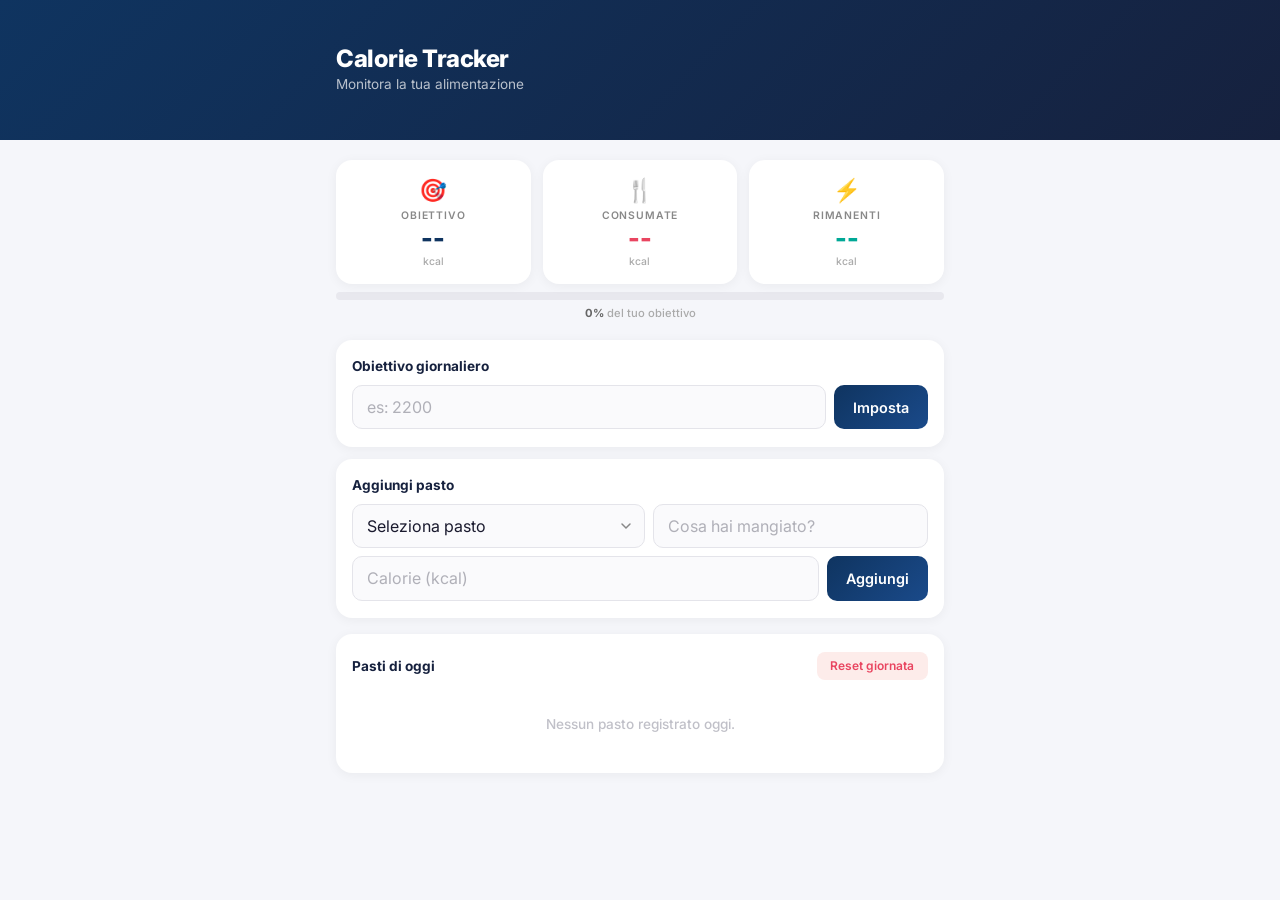
==== public/index.html @ e4a2fd65 "calorie tracker project" ====
<!DOCTYPE html>
<html lang="it">
<head>
  <meta charset="UTF-8">
  <meta name="viewport" content="width=device-width, initial-scale=1.0, maximum-scale=1.0, user-scalable=no">
  <title>Calorie Tracker</title>
  <link rel="stylesheet" href="styles.css">
  <meta name="apple-mobile-web-app-capable" content="yes">
  <meta name="apple-mobile-web-app-status-bar-style" content="black-translucent">
  <link rel="preconnect" href="https://fonts.googleapis.com">
  <link rel="preconnect" href="https://fonts.gstatic.com" crossorigin>
  <link href="https://fonts.googleapis.com/css2?family=Inter:wght@400;500;600;700;800&display=swap" rel="stylesheet">
</head>
<body>
  <div class="app-header">
    <div class="container">
      <h1>Calorie Tracker</h1>
      <p class="subtitle">Monitora la tua alimentazione</p>
    </div>
  </div>

  <div class="container">
    <div class="dashboard">
      <div class="card" id="card-goal">
        <div class="card-icon">&#127919;</div>
        <span class="card-label">Obiettivo</span>
        <span class="card-value" id="goal-value">--</span>
        <span class="card-unit">kcal</span>
      </div>
      <div class="card" id="card-consumed">
        <div class="card-icon">&#127860;</div>
        <span class="card-label">Consumate</span>
        <span class="card-value" id="consumed-value">--</span>
        <span class="card-unit">kcal</span>
      </div>
      <div class="card" id="card-remaining">
        <div class="card-icon">&#9889;</div>
        <span class="card-label">Rimanenti</span>
        <span class="card-value" id="remaining-value">--</span>
        <span class="card-unit">kcal</span>
      </div>
    </div>

    <div class="progress-bar-container">
      <div class="progress-bar" id="progress-bar"></div>
    </div>
    <div class="progress-label">
      <span id="progress-pct">0%</span> del tuo obiettivo
    </div>

    <div class="forms">
      <form id="goal-form" class="form-section">
        <h2>Obiettivo giornaliero</h2>
        <div class="form-row">
          <input type="number" id="goal-input" min="1" inputmode="numeric" placeholder="es: 2200" required>
          <button type="submit">Imposta</button>
        </div>
      </form>

      <form id="entry-form" class="form-section">
        <h2>Aggiungi pasto</h2>
        <div class="form-row form-row-meal">
          <select id="meal-select" required>
            <option value="">Seleziona pasto</option>
            <option value="colazione">&#127774; Colazione</option>
            <option value="pranzo">&#9728;&#65039; Pranzo</option>
            <option value="cena">&#127769; Cena</option>
            <option value="spuntino">&#127822; Spuntino</option>
          </select>
          <input type="text" id="desc-input" placeholder="Cosa hai mangiato?" required>
        </div>
        <div class="form-row form-row-submit">
          <input type="number" id="kcal-input" min="1" inputmode="numeric" placeholder="Calorie (kcal)" required>
          <button type="submit">Aggiungi</button>
        </div>
      </form>
    </div>

    <div class="entries-section">
      <div class="entries-header">
        <h2>Pasti di oggi</h2>
        <button id="reset-btn" class="btn-danger">Reset giornata</button>
      </div>
      <div id="entries-list"></div>
      <p id="empty-msg" class="empty-msg">Nessun pasto registrato oggi.</p>
    </div>
  </div>

  <script src="app.js"></script>
</body>
</html>
---- public/styles.css ----
* {
  margin: 0;
  padding: 0;
  box-sizing: border-box;
  -webkit-tap-highlight-color: transparent;
}

body {
  font-family: 'Inter', -apple-system, BlinkMacSystemFont, "Segoe UI", Roboto, sans-serif;
  background: #f5f6fa;
  color: #1a1a2e;
  min-height: 100vh;
  -webkit-text-size-adjust: 100%;
}

.container {
  max-width: 640px;
  margin: 0 auto;
  padding: 1.25rem 1rem 2rem;
}

/* Header */
.app-header {
  background: linear-gradient(135deg, #0f3460 0%, #16213e 100%);
  padding: 1.5rem 0 1rem;
  color: #fff;
}

.app-header h1 {
  font-size: 1.5rem;
  font-weight: 800;
  letter-spacing: -0.02em;
}

.app-header .subtitle {
  font-size: 0.85rem;
  opacity: 0.7;
  margin-top: 0.2rem;
  font-weight: 400;
}

/* Dashboard cards */
.dashboard {
  display: grid;
  grid-template-columns: repeat(3, 1fr);
  gap: 0.75rem;
  margin-bottom: 0.5rem;
}

.card {
  background: #fff;
  border-radius: 16px;
  padding: 1rem 0.5rem;
  text-align: center;
  box-shadow: 0 2px 12px rgba(0, 0, 0, 0.05);
  display: flex;
  flex-direction: column;
  align-items: center;
  gap: 0.15rem;
  transition: transform 0.2s ease, box-shadow 0.2s ease;
}

.card:active {
  transform: scale(0.97);
}

.card-icon {
  font-size: 1.4rem;
  margin-bottom: 0.15rem;
}

.card-label {
  font-size: 0.65rem;
  text-transform: uppercase;
  letter-spacing: 0.08em;
  color: #888;
  font-weight: 600;
}

.card-value {
  font-size: 1.6rem;
  font-weight: 800;
  line-height: 1.1;
}

.card-unit {
  font-size: 0.65rem;
  color: #aaa;
  font-weight: 500;
}

#card-goal .card-value { color: #0f3460; }
#card-consumed .card-value { color: #e94560; }
#card-remaining .card-value { color: #00a896; }
#card-remaining.exceeded .card-value { color: #d32f2f; }
#card-remaining.exceeded { background: #fff0f0; }

/* Progress bar */
.progress-bar-container {
  background: #e8e8ee;
  border-radius: 99px;
  height: 8px;
  overflow: hidden;
}

.progress-bar {
  height: 100%;
  border-radius: 99px;
  background: linear-gradient(90deg, #00a896, #00c9b1);
  width: 0%;
  transition: width 0.5s cubic-bezier(0.22, 1, 0.36, 1), background 0.3s ease;
}

.progress-bar.exceeded {
  background: linear-gradient(90deg, #e94560, #d32f2f);
}

.progress-label {
  text-align: center;
  font-size: 0.7rem;
  color: #aaa;
  margin-top: 0.4rem;
  margin-bottom: 1.25rem;
  font-weight: 500;
}

#progress-pct {
  font-weight: 700;
  color: #666;
}

/* Forms */
.forms {
  display: grid;
  gap: 0.75rem;
  margin-bottom: 1rem;
}

.form-section {
  background: #fff;
  border-radius: 16px;
  padding: 1.1rem 1rem;
  box-shadow: 0 2px 12px rgba(0, 0, 0, 0.05);
}

.form-section h2 {
  font-size: 0.85rem;
  margin-bottom: 0.7rem;
  color: #16213e;
  font-weight: 700;
}

.form-row {
  display: flex;
  gap: 0.5rem;
}

.form-row-meal {
  margin-bottom: 0.5rem;
}

/* SAFARI FIX: font-size >= 16px prevents auto-zoom on focus */
.form-row input,
.form-row select {
  flex: 1;
  min-width: 0;
  padding: 0.7rem 0.85rem;
  border: 1.5px solid #e4e4ea;
  border-radius: 10px;
  font-size: 16px;
  font-family: inherit;
  background: #fafafc;
  color: #1a1a2e;
  transition: border-color 0.2s ease, box-shadow 0.2s ease;
  -webkit-appearance: none;
  appearance: none;
}

.form-row select {
  background-image: url("data:image/svg+xml,%3Csvg xmlns='http://www.w3.org/2000/svg' width='12' height='12' viewBox='0 0 12 12'%3E%3Cpath d='M2 4l4 4 4-4' fill='none' stroke='%23888' stroke-width='1.5' stroke-linecap='round'/%3E%3C/svg%3E");
  background-repeat: no-repeat;
  background-position: right 0.75rem center;
  padding-right: 2rem;
}

.form-row input:focus,
.form-row select:focus {
  outline: none;
  border-color: #0f3460;
  box-shadow: 0 0 0 3px rgba(15, 52, 96, 0.1);
  background: #fff;
}

.form-row input::placeholder {
  color: #b0b0b8;
}

.form-row button {
  padding: 0.7rem 1.2rem;
  border: none;
  border-radius: 10px;
  background: linear-gradient(135deg, #0f3460, #1a4a8a);
  color: #fff;
  font-size: 0.9rem;
  font-weight: 600;
  font-family: inherit;
  cursor: pointer;
  white-space: nowrap;
  transition: transform 0.15s ease, box-shadow 0.15s ease;
  -webkit-appearance: none;
}

.form-row button:active {
  transform: scale(0.96);
}

/* Entries */
.entries-section {
  background: #fff;
  border-radius: 16px;
  padding: 1.1rem 1rem;
  box-shadow: 0 2px 12px rgba(0, 0, 0, 0.05);
}

.entries-header {
  display: flex;
  justify-content: space-between;
  align-items: center;
  margin-bottom: 0.75rem;
}

.entries-header h2 {
  font-size: 0.85rem;
  color: #16213e;
  font-weight: 700;
}

.btn-danger {
  padding: 0.4rem 0.85rem;
  border: none;
  border-radius: 8px;
  background: #fdecea;
  color: #e94560;
  font-size: 0.75rem;
  font-weight: 600;
  font-family: inherit;
  cursor: pointer;
  transition: background 0.2s ease;
  -webkit-appearance: none;
}

.btn-danger:active {
  background: #f9d0d6;
}

.entry-item {
  display: flex;
  justify-content: space-between;
  align-items: center;
  padding: 0.7rem 0;
  border-bottom: 1px solid #f3f3f6;
}

.entry-item:last-child {
  border-bottom: none;
}

.entry-info {
  display: flex;
  flex-direction: column;
  gap: 0.1rem;
  min-width: 0;
  flex: 1;
}

.entry-meal {
  font-size: 0.65rem;
  text-transform: uppercase;
  letter-spacing: 0.06em;
  color: #aaa;
  font-weight: 600;
}

.entry-desc {
  font-size: 0.9rem;
  font-weight: 500;
  white-space: nowrap;
  overflow: hidden;
  text-overflow: ellipsis;
}

.entry-right {
  display: flex;
  align-items: center;
  gap: 0.6rem;
  margin-left: 0.5rem;
  flex-shrink: 0;
}

.entry-kcal {
  font-weight: 700;
  font-size: 0.9rem;
  color: #e94560;
  white-space: nowrap;
}

.entry-delete {
  background: none;
  border: 1.5px solid #e8e8ee;
  border-radius: 8px;
  padding: 0.3rem 0.55rem;
  cursor: pointer;
  font-size: 0.75rem;
  color: #aaa;
  font-family: inherit;
  font-weight: 500;
  transition: all 0.15s ease;
  -webkit-appearance: none;
}

.entry-delete:active {
  background: #fdecea;
  border-color: #e94560;
  color: #e94560;
}

.empty-msg {
  text-align: center;
  color: #c0c0c8;
  padding: 1.5rem 0;
  font-size: 0.85rem;
  font-weight: 500;
}

/* Responsive */
@media (max-width: 480px) {
  .container {
    padding: 1rem 0.75rem 2rem;
  }

  .dashboard {
    grid-template-columns: repeat(3, 1fr);
    gap: 0.5rem;
  }

  .card {
    padding: 0.75rem 0.35rem;
    border-radius: 12px;
  }

  .card-icon {
    font-size: 1.2rem;
  }

  .card-value {
    font-size: 1.3rem;
  }

  .card-label {
    font-size: 0.58rem;
  }

  .form-row {
    flex-direction: column;
  }

  .form-row button {
    width: 100%;
    padding: 0.75rem;
  }

  .form-section {
    border-radius: 12px;
  }

  .entries-section {
    border-radius: 12px;
  }
}

/* Larger phones - keep form rows horizontal */
@media (min-width: 481px) {
  .form-row input,
  .form-row select {
    min-width: 120px;
  }
}
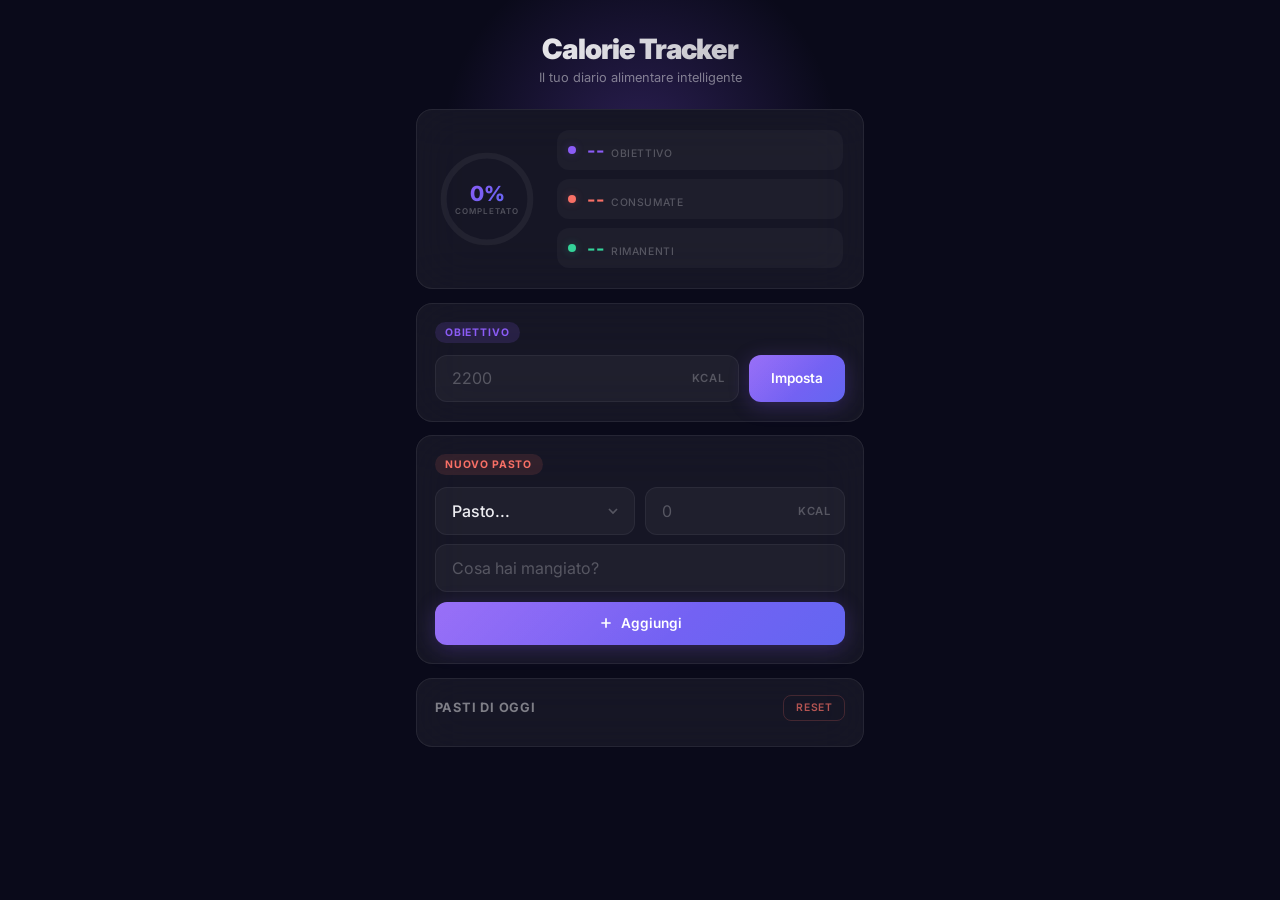
==== commit 4fffc988: "modify css" ====
--- a/public/index.html
+++ b/public/index.html
@@ -9,81 +9,124 @@
   <meta name="apple-mobile-web-app-status-bar-style" content="black-translucent">
   <link rel="preconnect" href="https://fonts.googleapis.com">
   <link rel="preconnect" href="https://fonts.gstatic.com" crossorigin>
-  <link href="https://fonts.googleapis.com/css2?family=Inter:wght@400;500;600;700;800&display=swap" rel="stylesheet">
+  <link href="https://fonts.googleapis.com/css2?family=Inter:wght@400;500;600;700;800;900&display=swap" rel="stylesheet">
 </head>
 <body>
-  <div class="app-header">
+
+  <div class="hero">
+    <div class="hero-glow"></div>
     <div class="container">
-      <h1>Calorie Tracker</h1>
-      <p class="subtitle">Monitora la tua alimentazione</p>
+      <div class="hero-content">
+        <h1>Calorie Tracker</h1>
+        <p class="tagline">Il tuo diario alimentare intelligente</p>
+      </div>
     </div>
   </div>
 
-  <div class="container">
-    <div class="dashboard">
-      <div class="card" id="card-goal">
-        <div class="card-icon">&#127919;</div>
-        <span class="card-label">Obiettivo</span>
-        <span class="card-value" id="goal-value">--</span>
-        <span class="card-unit">kcal</span>
+  <div class="container main-content">
+
+    <!-- Ring + Stats inline -->
+    <div class="stats-row fade-in">
+      <div class="ring-container">
+        <svg class="ring-svg" viewBox="0 0 120 120">
+          <circle class="ring-bg" cx="60" cy="60" r="52" />
+          <circle class="ring-fill" id="ring-fill" cx="60" cy="60" r="52" />
+        </svg>
+        <div class="ring-center">
+          <span class="ring-pct" id="progress-pct">0%</span>
+          <span class="ring-label">completato</span>
+        </div>
       </div>
-      <div class="card" id="card-consumed">
-        <div class="card-icon">&#127860;</div>
-        <span class="card-label">Consumate</span>
-        <span class="card-value" id="consumed-value">--</span>
-        <span class="card-unit">kcal</span>
-      </div>
-      <div class="card" id="card-remaining">
-        <div class="card-icon">&#9889;</div>
-        <span class="card-label">Rimanenti</span>
-        <span class="card-value" id="remaining-value">--</span>
-        <span class="card-unit">kcal</span>
+      <div class="stats-cards">
+        <div class="stat-card" id="card-goal">
+          <span class="stat-dot dot-violet"></span>
+          <div class="stat-text">
+            <span class="stat-value" id="goal-value">--</span>
+            <span class="stat-label">Obiettivo</span>
+          </div>
+        </div>
+        <div class="stat-card" id="card-consumed">
+          <span class="stat-dot dot-coral"></span>
+          <div class="stat-text">
+            <span class="stat-value" id="consumed-value">--</span>
+            <span class="stat-label">Consumate</span>
+          </div>
+        </div>
+        <div class="stat-card" id="card-remaining">
+          <span class="stat-dot dot-mint"></span>
+          <div class="stat-text">
+            <span class="stat-value" id="remaining-value">--</span>
+            <span class="stat-label">Rimanenti</span>
+          </div>
+        </div>
       </div>
     </div>
 
-    <div class="progress-bar-container">
+    <!-- Hidden progress bar for JS compat -->
+    <div style="display:none">
       <div class="progress-bar" id="progress-bar"></div>
     </div>
-    <div class="progress-label">
-      <span id="progress-pct">0%</span> del tuo obiettivo
+
+    <!-- Goal Form -->
+    <form id="goal-form" class="form-card glass fade-in" style="animation-delay: 0.15s">
+      <div class="form-label-row">
+        <span class="form-badge badge-violet">Obiettivo</span>
+      </div>
+      <div class="inline-form">
+        <div class="field">
+          <input type="text" id="goal-input" inputmode="numeric" pattern="[0-9]*" placeholder="2200" autocomplete="off" required>
+          <span class="field-unit">kcal</span>
+        </div>
+        <button type="submit" class="btn-primary">Imposta</button>
+      </div>
+    </form>
+
+    <!-- Entry Form -->
+    <form id="entry-form" class="form-card glass fade-in" style="animation-delay: 0.25s">
+      <div class="form-label-row">
+        <span class="form-badge badge-coral">Nuovo pasto</span>
+      </div>
+      <div class="field-stack">
+        <div class="field-row-2">
+          <div class="field field-select">
+            <select id="meal-select" required>
+              <option value="">Pasto...</option>
+              <option value="colazione">Colazione</option>
+              <option value="pranzo">Pranzo</option>
+              <option value="cena">Cena</option>
+              <option value="spuntino">Spuntino</option>
+            </select>
+            <svg class="select-chevron" viewBox="0 0 24 24" fill="none" stroke="currentColor" stroke-width="2.5"><path d="M6 9l6 6 6-6"/></svg>
+          </div>
+          <div class="field">
+            <input type="text" id="kcal-input" inputmode="numeric" pattern="[0-9]*" placeholder="0" autocomplete="off" required>
+            <span class="field-unit">kcal</span>
+          </div>
+        </div>
+        <div class="field field-full">
+          <input type="text" id="desc-input" placeholder="Cosa hai mangiato?" autocomplete="off" required>
+        </div>
+        <button type="submit" class="btn-primary btn-block">
+          <svg class="btn-icon" viewBox="0 0 24 24" fill="none" stroke="currentColor" stroke-width="2.5"><path d="M12 5v14M5 12h14"/></svg>
+          Aggiungi
+        </button>
+      </div>
+    </form>
+
+    <!-- Entries -->
+    <div class="entries-section glass fade-in" style="animation-delay: 0.35s">
+      <div class="entries-header">
+        <h2>Pasti di oggi</h2>
+        <button id="reset-btn" class="btn-ghost-danger">Reset</button>
+      </div>
+      <div id="entries-list"></div>
+      <div id="empty-msg" class="empty-state">
+        <div class="empty-icon">&#127869;</div>
+        <p>Nessun pasto registrato</p>
+        <span>Aggiungi il tuo primo pasto</span>
+      </div>
     </div>
 
-    <div class="forms">
-      <form id="goal-form" class="form-section">
-        <h2>Obiettivo giornaliero</h2>
-        <div class="form-row">
-          <input type="number" id="goal-input" min="1" inputmode="numeric" placeholder="es: 2200" required>
-          <button type="submit">Imposta</button>
-        </div>
-      </form>
-
-      <form id="entry-form" class="form-section">
-        <h2>Aggiungi pasto</h2>
-        <div class="form-row form-row-meal">
-          <select id="meal-select" required>
-            <option value="">Seleziona pasto</option>
-            <option value="colazione">&#127774; Colazione</option>
-            <option value="pranzo">&#9728;&#65039; Pranzo</option>
-            <option value="cena">&#127769; Cena</option>
-            <option value="spuntino">&#127822; Spuntino</option>
-          </select>
-          <input type="text" id="desc-input" placeholder="Cosa hai mangiato?" required>
-        </div>
-        <div class="form-row form-row-submit">
-          <input type="number" id="kcal-input" min="1" inputmode="numeric" placeholder="Calorie (kcal)" required>
-          <button type="submit">Aggiungi</button>
-        </div>
-      </form>
-    </div>
-
-    <div class="entries-section">
-      <div class="entries-header">
-        <h2>Pasti di oggi</h2>
-        <button id="reset-btn" class="btn-danger">Reset giornata</button>
-      </div>
-      <div id="entries-list"></div>
-      <p id="empty-msg" class="empty-msg">Nessun pasto registrato oggi.</p>
-    </div>
   </div>
 
   <script src="app.js"></script>
--- a/public/styles.css
+++ b/public/styles.css
@@ -1,4 +1,21 @@
-* {
+:root {
+  --bg: #0a0a1a;
+  --surface: rgba(255, 255, 255, 0.05);
+  --surface-hover: rgba(255, 255, 255, 0.08);
+  --border: rgba(255, 255, 255, 0.07);
+  --text: #eeeef2;
+  --text-dim: rgba(255, 255, 255, 0.45);
+  --text-muted: rgba(255, 255, 255, 0.25);
+  --violet: #8b5cf6;
+  --violet-glow: rgba(139, 92, 246, 0.25);
+  --blue: #6366f1;
+  --coral: #f97066;
+  --mint: #34d399;
+  --r: 16px;
+  --r-sm: 12px;
+}
+
+*, *::before, *::after {
   margin: 0;
   padding: 0;
   box-sizing: border-box;
@@ -7,282 +24,462 @@
 
 body {
   font-family: 'Inter', -apple-system, BlinkMacSystemFont, "Segoe UI", Roboto, sans-serif;
-  background: #f5f6fa;
-  color: #1a1a2e;
+  background: var(--bg);
+  color: var(--text);
   min-height: 100vh;
   -webkit-text-size-adjust: 100%;
+  overflow-x: hidden;
 }
 
 .container {
-  max-width: 640px;
+  max-width: 480px;
   margin: 0 auto;
-  padding: 1.25rem 1rem 2rem;
-}
-
-/* Header */
-.app-header {
-  background: linear-gradient(135deg, #0f3460 0%, #16213e 100%);
-  padding: 1.5rem 0 1rem;
-  color: #fff;
-}
-
-.app-header h1 {
-  font-size: 1.5rem;
+  padding: 0 1rem;
+}
+
+.main-content {
+  padding-bottom: 3rem;
+  display: flex;
+  flex-direction: column;
+  gap: 0.85rem;
+}
+
+/* ======== HERO ======== */
+.hero {
+  position: relative;
+  padding: 2rem 0 1.5rem;
+  overflow: hidden;
+}
+
+.hero-glow {
+  position: absolute;
+  top: -50%;
+  left: 50%;
+  transform: translateX(-50%);
+  width: 400px;
+  height: 400px;
+  background: radial-gradient(circle, var(--violet-glow) 0%, transparent 70%);
+  pointer-events: none;
+  animation: glowPulse 4s ease-in-out infinite alternate;
+}
+
+@keyframes glowPulse {
+  0% { opacity: 0.4; transform: translateX(-50%) scale(1); }
+  100% { opacity: 0.7; transform: translateX(-50%) scale(1.15); }
+}
+
+.hero-content {
+  position: relative;
+  text-align: center;
+}
+
+.hero-content h1 {
+  font-size: 1.75rem;
+  font-weight: 900;
+  letter-spacing: -0.03em;
+  background: linear-gradient(135deg, #fff 0%, rgba(255,255,255,0.65) 100%);
+  -webkit-background-clip: text;
+  -webkit-text-fill-color: transparent;
+  background-clip: text;
+}
+
+.tagline {
+  font-size: 0.8rem;
+  color: var(--text-dim);
+  margin-top: 0.25rem;
+  font-weight: 400;
+}
+
+/* ======== GLASS ======== */
+.glass {
+  background: var(--surface);
+  backdrop-filter: blur(24px);
+  -webkit-backdrop-filter: blur(24px);
+  border: 1px solid var(--border);
+  border-radius: var(--r);
+}
+
+/* ======== STATS ROW ======== */
+.stats-row {
+  display: flex;
+  align-items: center;
+  gap: 1.25rem;
+  background: var(--surface);
+  backdrop-filter: blur(24px);
+  -webkit-backdrop-filter: blur(24px);
+  border: 1px solid var(--border);
+  border-radius: var(--r);
+  padding: 1.25rem;
+}
+
+.ring-container {
+  position: relative;
+  width: 100px;
+  height: 100px;
+  flex-shrink: 0;
+}
+
+.ring-svg {
+  width: 100%;
+  height: 100%;
+  transform: rotate(-90deg);
+}
+
+.ring-bg {
+  fill: none;
+  stroke: rgba(255, 255, 255, 0.05);
+  stroke-width: 7;
+}
+
+.ring-fill {
+  fill: none;
+  stroke: url(#ring-gradient);
+  stroke-width: 7;
+  stroke-linecap: round;
+  stroke-dasharray: 326.73;
+  stroke-dashoffset: 326.73;
+  transition: stroke-dashoffset 0.8s cubic-bezier(0.22, 1, 0.36, 1);
+  filter: drop-shadow(0 0 8px var(--violet-glow));
+}
+
+.ring-fill.exceeded {
+  stroke: var(--coral);
+  filter: drop-shadow(0 0 8px rgba(249, 112, 102, 0.35));
+}
+
+.ring-center {
+  position: absolute;
+  inset: 0;
+  display: flex;
+  flex-direction: column;
+  align-items: center;
+  justify-content: center;
+}
+
+.ring-pct {
+  font-size: 1.3rem;
   font-weight: 800;
-  letter-spacing: -0.02em;
-}
-
-.app-header .subtitle {
-  font-size: 0.85rem;
-  opacity: 0.7;
-  margin-top: 0.2rem;
-  font-weight: 400;
-}
-
-/* Dashboard cards */
-.dashboard {
-  display: grid;
-  grid-template-columns: repeat(3, 1fr);
-  gap: 0.75rem;
-  margin-bottom: 0.5rem;
-}
-
-.card {
-  background: #fff;
-  border-radius: 16px;
-  padding: 1rem 0.5rem;
-  text-align: center;
-  box-shadow: 0 2px 12px rgba(0, 0, 0, 0.05);
+  background: linear-gradient(135deg, var(--violet), var(--blue));
+  -webkit-background-clip: text;
+  -webkit-text-fill-color: transparent;
+  background-clip: text;
+}
+
+.ring-label {
+  font-size: 0.5rem;
+  color: var(--text-muted);
+  text-transform: uppercase;
+  letter-spacing: 0.12em;
+  font-weight: 600;
+}
+
+.stats-cards {
+  flex: 1;
   display: flex;
   flex-direction: column;
-  align-items: center;
-  gap: 0.15rem;
-  transition: transform 0.2s ease, box-shadow 0.2s ease;
-}
-
-.card:active {
-  transform: scale(0.97);
-}
-
-.card-icon {
-  font-size: 1.4rem;
-  margin-bottom: 0.15rem;
-}
-
-.card-label {
+  gap: 0.6rem;
+}
+
+.stat-card {
+  display: flex;
+  align-items: center;
+  gap: 0.65rem;
+  padding: 0.55rem 0.7rem;
+  border-radius: var(--r-sm);
+  background: rgba(255, 255, 255, 0.03);
+  transition: background 0.2s ease;
+}
+
+.stat-dot {
+  width: 8px;
+  height: 8px;
+  border-radius: 50%;
+  flex-shrink: 0;
+}
+
+.dot-violet { background: var(--violet); box-shadow: 0 0 8px var(--violet-glow); }
+.dot-coral { background: var(--coral); box-shadow: 0 0 8px rgba(249, 112, 102, 0.3); }
+.dot-mint { background: var(--mint); box-shadow: 0 0 8px rgba(52, 211, 153, 0.3); }
+
+.stat-text {
+  display: flex;
+  align-items: baseline;
+  gap: 0.4rem;
+}
+
+.stat-value {
+  font-size: 1.15rem;
+  font-weight: 700;
+}
+
+#card-goal .stat-value { color: var(--violet); }
+#card-consumed .stat-value { color: var(--coral); }
+#card-remaining .stat-value { color: var(--mint); }
+#card-remaining.exceeded .stat-value { color: var(--coral); }
+
+.stat-label {
   font-size: 0.65rem;
+  color: var(--text-muted);
+  font-weight: 500;
+  text-transform: uppercase;
+  letter-spacing: 0.06em;
+}
+
+/* ======== FORM CARDS ======== */
+.form-card {
+  padding: 1rem 1.1rem 1.15rem;
+}
+
+.form-label-row {
+  margin-bottom: 0.75rem;
+}
+
+.form-badge {
+  display: inline-block;
+  padding: 0.25rem 0.65rem;
+  border-radius: 99px;
+  font-size: 0.65rem;
+  font-weight: 700;
   text-transform: uppercase;
   letter-spacing: 0.08em;
-  color: #888;
-  font-weight: 600;
-}
-
-.card-value {
-  font-size: 1.6rem;
-  font-weight: 800;
-  line-height: 1.1;
-}
-
-.card-unit {
-  font-size: 0.65rem;
-  color: #aaa;
-  font-weight: 500;
-}
-
-#card-goal .card-value { color: #0f3460; }
-#card-consumed .card-value { color: #e94560; }
-#card-remaining .card-value { color: #00a896; }
-#card-remaining.exceeded .card-value { color: #d32f2f; }
-#card-remaining.exceeded { background: #fff0f0; }
-
-/* Progress bar */
-.progress-bar-container {
-  background: #e8e8ee;
-  border-radius: 99px;
-  height: 8px;
-  overflow: hidden;
-}
-
-.progress-bar {
-  height: 100%;
-  border-radius: 99px;
-  background: linear-gradient(90deg, #00a896, #00c9b1);
-  width: 0%;
-  transition: width 0.5s cubic-bezier(0.22, 1, 0.36, 1), background 0.3s ease;
-}
-
-.progress-bar.exceeded {
-  background: linear-gradient(90deg, #e94560, #d32f2f);
-}
-
-.progress-label {
-  text-align: center;
-  font-size: 0.7rem;
-  color: #aaa;
-  margin-top: 0.4rem;
-  margin-bottom: 1.25rem;
-  font-weight: 500;
-}
-
-#progress-pct {
-  font-weight: 700;
-  color: #666;
-}
-
-/* Forms */
-.forms {
+}
+
+.badge-violet {
+  background: rgba(139, 92, 246, 0.15);
+  color: var(--violet);
+}
+
+.badge-coral {
+  background: rgba(249, 112, 102, 0.12);
+  color: var(--coral);
+}
+
+/* ======== FIELDS ======== */
+.inline-form {
+  display: flex;
+  gap: 0.6rem;
+  align-items: stretch;
+}
+
+.field-stack {
+  display: flex;
+  flex-direction: column;
+  gap: 0.6rem;
+}
+
+.field-row-2 {
   display: grid;
-  gap: 0.75rem;
-  margin-bottom: 1rem;
-}
-
-.form-section {
-  background: #fff;
-  border-radius: 16px;
-  padding: 1.1rem 1rem;
-  box-shadow: 0 2px 12px rgba(0, 0, 0, 0.05);
-}
-
-.form-section h2 {
-  font-size: 0.85rem;
-  margin-bottom: 0.7rem;
-  color: #16213e;
-  font-weight: 700;
-}
-
-.form-row {
-  display: flex;
-  gap: 0.5rem;
-}
-
-.form-row-meal {
-  margin-bottom: 0.5rem;
-}
-
-/* SAFARI FIX: font-size >= 16px prevents auto-zoom on focus */
-.form-row input,
-.form-row select {
+  grid-template-columns: 1fr 1fr;
+  gap: 0.6rem;
+}
+
+.field {
+  position: relative;
+  display: flex;
+  align-items: center;
   flex: 1;
   min-width: 0;
-  padding: 0.7rem 0.85rem;
-  border: 1.5px solid #e4e4ea;
-  border-radius: 10px;
+  background: rgba(255, 255, 255, 0.04);
+  border: 1.5px solid rgba(255, 255, 255, 0.06);
+  border-radius: var(--r-sm);
+  transition: border-color 0.3s ease, box-shadow 0.3s ease, background 0.3s ease;
+}
+
+.field:focus-within {
+  border-color: var(--violet);
+  box-shadow: 0 0 0 3px rgba(139, 92, 246, 0.1), 0 0 24px rgba(139, 92, 246, 0.05);
+  background: rgba(255, 255, 255, 0.06);
+}
+
+/* SAFARI FIX: font-size 16px prevents auto-zoom */
+.field input,
+.field select {
+  width: 100%;
+  padding: 0.8rem 1rem;
+  border: none;
+  border-radius: var(--r-sm);
   font-size: 16px;
   font-family: inherit;
-  background: #fafafc;
-  color: #1a1a2e;
-  transition: border-color 0.2s ease, box-shadow 0.2s ease;
+  font-weight: 500;
+  background: transparent;
+  color: var(--text);
   -webkit-appearance: none;
   appearance: none;
-}
-
-.form-row select {
-  background-image: url("data:image/svg+xml,%3Csvg xmlns='http://www.w3.org/2000/svg' width='12' height='12' viewBox='0 0 12 12'%3E%3Cpath d='M2 4l4 4 4-4' fill='none' stroke='%23888' stroke-width='1.5' stroke-linecap='round'/%3E%3C/svg%3E");
-  background-repeat: no-repeat;
-  background-position: right 0.75rem center;
-  padding-right: 2rem;
-}
-
-.form-row input:focus,
-.form-row select:focus {
   outline: none;
-  border-color: #0f3460;
-  box-shadow: 0 0 0 3px rgba(15, 52, 96, 0.1);
-  background: #fff;
-}
-
-.form-row input::placeholder {
-  color: #b0b0b8;
-}
-
-.form-row button {
-  padding: 0.7rem 1.2rem;
+}
+
+.field input::placeholder {
+  color: var(--text-muted);
+  font-weight: 400;
+}
+
+/* Suffix inside field */
+.field-unit {
+  position: absolute;
+  right: 0.85rem;
+  font-size: 0.7rem;
+  font-weight: 600;
+  color: var(--text-muted);
+  pointer-events: none;
+  text-transform: uppercase;
+  letter-spacing: 0.06em;
+}
+
+.field input:not(:placeholder-shown) ~ .field-unit,
+.field input:focus ~ .field-unit {
+  color: var(--text-dim);
+}
+
+/* Select */
+.field-select {
+  position: relative;
+}
+
+.field-select select {
+  padding-right: 2.5rem;
+  cursor: pointer;
+}
+
+.select-chevron {
+  position: absolute;
+  right: 0.8rem;
+  width: 16px;
+  height: 16px;
+  color: var(--text-muted);
+  pointer-events: none;
+  transition: color 0.3s ease, transform 0.2s ease;
+}
+
+.field-select:focus-within .select-chevron {
+  color: var(--violet);
+  transform: rotate(180deg);
+}
+
+.field select option {
+  background: #141428;
+  color: var(--text);
+}
+
+/* ======== BUTTONS ======== */
+.btn-primary {
+  display: inline-flex;
+  align-items: center;
+  justify-content: center;
+  gap: 0.4rem;
+  padding: 0.8rem 1.4rem;
   border: none;
-  border-radius: 10px;
-  background: linear-gradient(135deg, #0f3460, #1a4a8a);
+  border-radius: var(--r-sm);
+  background: linear-gradient(135deg, var(--violet), var(--blue));
   color: #fff;
-  font-size: 0.9rem;
+  font-size: 0.85rem;
   font-weight: 600;
   font-family: inherit;
   cursor: pointer;
   white-space: nowrap;
-  transition: transform 0.15s ease, box-shadow 0.15s ease;
+  transition: transform 0.12s ease, box-shadow 0.2s ease;
   -webkit-appearance: none;
-}
-
-.form-row button:active {
-  transform: scale(0.96);
-}
-
-/* Entries */
+  box-shadow: 0 4px 20px var(--violet-glow);
+  position: relative;
+  overflow: hidden;
+  flex-shrink: 0;
+}
+
+.btn-primary::before {
+  content: '';
+  position: absolute;
+  inset: 0;
+  background: linear-gradient(135deg, rgba(255,255,255,0.12) 0%, transparent 60%);
+  pointer-events: none;
+}
+
+.btn-primary:active {
+  transform: scale(0.95);
+  box-shadow: 0 2px 10px rgba(139, 92, 246, 0.15);
+}
+
+.btn-icon {
+  width: 16px;
+  height: 16px;
+  flex-shrink: 0;
+}
+
+.btn-block {
+  width: 100%;
+  padding: 0.85rem;
+}
+
+/* ======== ENTRIES ======== */
 .entries-section {
-  background: #fff;
-  border-radius: 16px;
-  padding: 1.1rem 1rem;
-  box-shadow: 0 2px 12px rgba(0, 0, 0, 0.05);
+  padding: 1rem 1.1rem;
 }
 
 .entries-header {
   display: flex;
   justify-content: space-between;
   align-items: center;
-  margin-bottom: 0.75rem;
+  margin-bottom: 0.6rem;
 }
 
 .entries-header h2 {
-  font-size: 0.85rem;
-  color: #16213e;
+  font-size: 0.8rem;
   font-weight: 700;
-}
-
-.btn-danger {
-  padding: 0.4rem 0.85rem;
-  border: none;
+  color: var(--text-dim);
+  text-transform: uppercase;
+  letter-spacing: 0.06em;
+}
+
+.btn-ghost-danger {
+  padding: 0.35rem 0.75rem;
+  border: 1.5px solid rgba(249, 112, 102, 0.2);
   border-radius: 8px;
-  background: #fdecea;
-  color: #e94560;
-  font-size: 0.75rem;
+  background: transparent;
+  color: rgba(249, 112, 102, 0.7);
+  font-size: 0.65rem;
   font-weight: 600;
   font-family: inherit;
   cursor: pointer;
-  transition: background 0.2s ease;
+  text-transform: uppercase;
+  letter-spacing: 0.06em;
+  transition: background 0.2s ease, color 0.2s ease;
   -webkit-appearance: none;
 }
 
-.btn-danger:active {
-  background: #f9d0d6;
+.btn-ghost-danger:active {
+  background: rgba(249, 112, 102, 0.1);
+  color: var(--coral);
 }
 
 .entry-item {
   display: flex;
   justify-content: space-between;
   align-items: center;
-  padding: 0.7rem 0;
-  border-bottom: 1px solid #f3f3f6;
-}
-
-.entry-item:last-child {
-  border-bottom: none;
+  padding: 0.7rem 0.65rem;
+  margin-bottom: 0.35rem;
+  border-radius: var(--r-sm);
+  background: rgba(255, 255, 255, 0.025);
+  border: 1px solid transparent;
+  transition: background 0.15s ease;
+  animation: slideUp 0.3s ease both;
 }
 
 .entry-info {
   display: flex;
   flex-direction: column;
-  gap: 0.1rem;
+  gap: 0.12rem;
   min-width: 0;
   flex: 1;
 }
 
 .entry-meal {
-  font-size: 0.65rem;
+  font-size: 0.58rem;
   text-transform: uppercase;
-  letter-spacing: 0.06em;
-  color: #aaa;
-  font-weight: 600;
+  letter-spacing: 0.08em;
+  color: var(--violet);
+  font-weight: 700;
 }
 
 .entry-desc {
-  font-size: 0.9rem;
+  font-size: 0.88rem;
   font-weight: 500;
   white-space: nowrap;
   overflow: hidden;
@@ -292,96 +489,154 @@
 .entry-right {
   display: flex;
   align-items: center;
-  gap: 0.6rem;
+  gap: 0.5rem;
   margin-left: 0.5rem;
   flex-shrink: 0;
 }
 
 .entry-kcal {
   font-weight: 700;
-  font-size: 0.9rem;
-  color: #e94560;
+  font-size: 0.82rem;
+  color: var(--coral);
   white-space: nowrap;
 }
 
 .entry-delete {
-  background: none;
-  border: 1.5px solid #e8e8ee;
+  display: flex;
+  align-items: center;
+  justify-content: center;
+  width: 28px;
+  height: 28px;
+  background: transparent;
+  border: 1px solid rgba(255, 255, 255, 0.06);
   border-radius: 8px;
-  padding: 0.3rem 0.55rem;
   cursor: pointer;
-  font-size: 0.75rem;
-  color: #aaa;
+  font-size: 1rem;
+  line-height: 1;
+  color: var(--text-muted);
   font-family: inherit;
-  font-weight: 500;
   transition: all 0.15s ease;
   -webkit-appearance: none;
 }
 
 .entry-delete:active {
-  background: #fdecea;
-  border-color: #e94560;
-  color: #e94560;
-}
-
-.empty-msg {
+  background: rgba(249, 112, 102, 0.1);
+  border-color: rgba(249, 112, 102, 0.25);
+  color: var(--coral);
+}
+
+/* Empty state */
+.empty-state {
   text-align: center;
-  color: #c0c0c8;
-  padding: 1.5rem 0;
+  padding: 1.75rem 1rem;
+  display: none;
+}
+
+.empty-icon {
+  font-size: 2rem;
+  margin-bottom: 0.4rem;
+  opacity: 0.3;
+}
+
+.empty-state p {
   font-size: 0.85rem;
+  color: var(--text-dim);
   font-weight: 500;
 }
 
-/* Responsive */
+.empty-state span {
+  font-size: 0.7rem;
+  color: var(--text-muted);
+}
+
+/* ======== ANIMATIONS ======== */
+@keyframes fadeIn {
+  from { opacity: 0; transform: translateY(12px); }
+  to { opacity: 1; transform: translateY(0); }
+}
+
+@keyframes slideUp {
+  from { opacity: 0; transform: translateY(8px); }
+  to { opacity: 1; transform: translateY(0); }
+}
+
+.fade-in {
+  animation: fadeIn 0.45s ease both;
+}
+
+/* ======== RESPONSIVE ======== */
 @media (max-width: 480px) {
   .container {
-    padding: 1rem 0.75rem 2rem;
-  }
-
-  .dashboard {
-    grid-template-columns: repeat(3, 1fr);
-    gap: 0.5rem;
-  }
-
-  .card {
-    padding: 0.75rem 0.35rem;
-    border-radius: 12px;
-  }
-
-  .card-icon {
-    font-size: 1.2rem;
-  }
-
-  .card-value {
-    font-size: 1.3rem;
-  }
-
-  .card-label {
-    font-size: 0.58rem;
-  }
-
-  .form-row {
+    padding-left: 0.85rem;
+    padding-right: 0.85rem;
+  }
+
+  .hero {
+    padding: 1.75rem 0 1.25rem;
+  }
+
+  .hero-content h1 {
+    font-size: 1.5rem;
+  }
+
+  .stats-row {
+    gap: 1rem;
+    padding: 1rem;
+  }
+
+  .ring-container {
+    width: 85px;
+    height: 85px;
+  }
+
+  .ring-pct {
+    font-size: 1.1rem;
+  }
+
+  .stat-card {
+    padding: 0.4rem 0.55rem;
+  }
+
+  .stat-value {
+    font-size: 1rem;
+  }
+
+  .field-row-2 {
+    grid-template-columns: 1fr 1fr;
+  }
+
+  .inline-form {
     flex-direction: column;
   }
 
-  .form-row button {
+  .btn-primary {
     width: 100%;
-    padding: 0.75rem;
-  }
-
-  .form-section {
-    border-radius: 12px;
-  }
-
-  .entries-section {
-    border-radius: 12px;
-  }
-}
-
-/* Larger phones - keep form rows horizontal */
-@media (min-width: 481px) {
-  .form-row input,
-  .form-row select {
-    min-width: 120px;
-  }
-}
+    justify-content: center;
+  }
+}
+
+@media (max-width: 360px) {
+  .stats-row {
+    flex-direction: column;
+    text-align: center;
+  }
+
+  .stats-cards {
+    flex-direction: row;
+    gap: 0.4rem;
+  }
+
+  .stat-card {
+    flex-direction: column;
+    gap: 0.2rem;
+    padding: 0.5rem 0.3rem;
+    flex: 1;
+    text-align: center;
+  }
+
+  .stat-text {
+    flex-direction: column;
+    align-items: center;
+    gap: 0.1rem;
+  }
+}
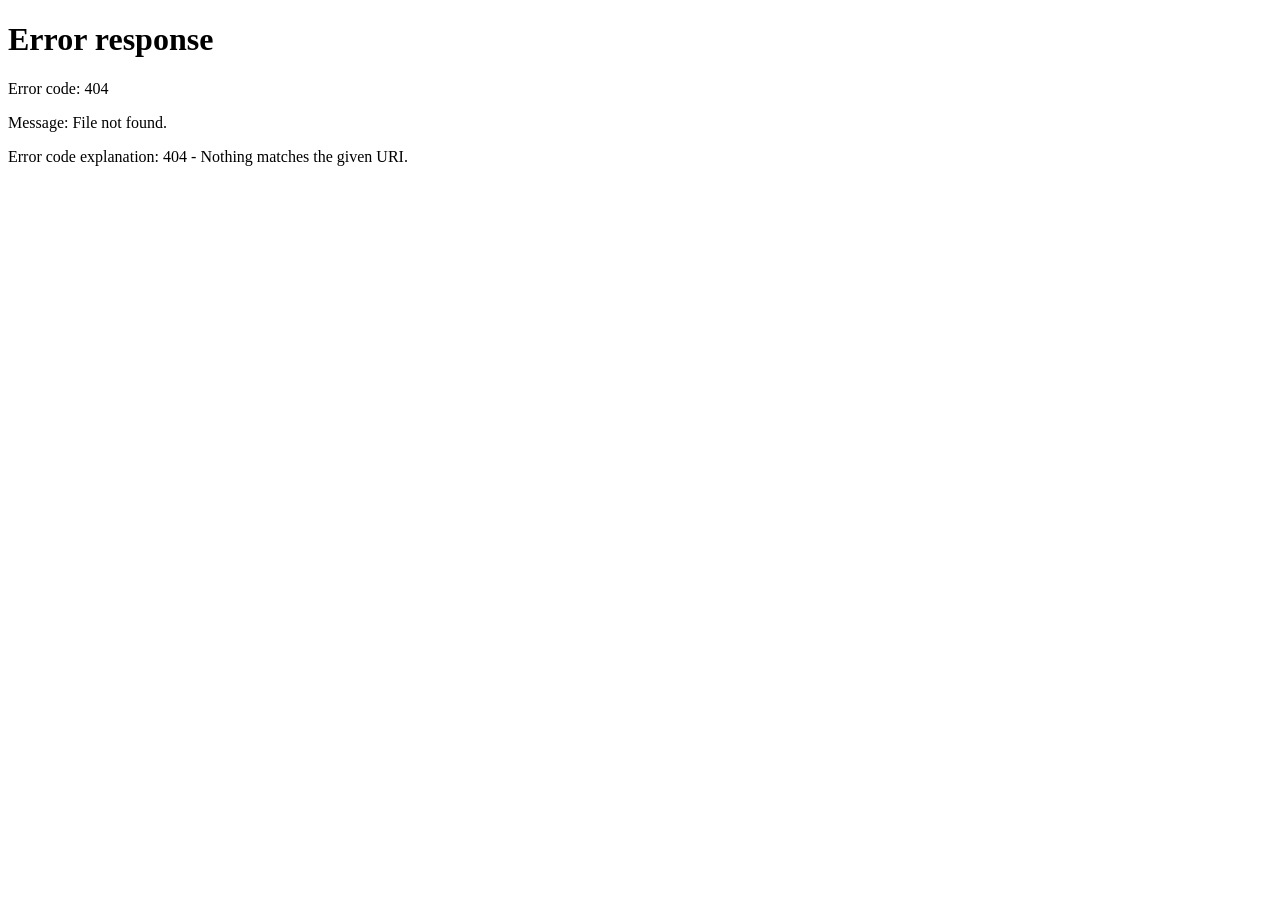
==== commit 434bea54: "add multi users" ====
--- a/public/index.html
+++ b/public/index.html
@@ -16,6 +16,16 @@
   <div class="hero">
     <div class="hero-glow"></div>
     <div class="container">
+      <div class="hero-top">
+        <div class="user-info">
+          <div class="user-avatar" id="user-avatar"></div>
+          <span class="user-name" id="user-name"></span>
+        </div>
+        <button class="btn-logout" id="logout-btn">
+          <svg viewBox="0 0 24 24" fill="none" stroke="currentColor" stroke-width="2"><path d="M9 21H5a2 2 0 0 1-2-2V5a2 2 0 0 1 2-2h4"/><polyline points="16 17 21 12 16 7"/><line x1="21" y1="12" x2="9" y2="12"/></svg>
+          Esci
+        </button>
+      </div>
       <div class="hero-content">
         <h1>Calorie Tracker</h1>
         <p class="tagline">Il tuo diario alimentare intelligente</p>
--- a/public/styles.css
+++ b/public/styles.css
@@ -66,6 +66,68 @@
 @keyframes glowPulse {
   0% { opacity: 0.4; transform: translateX(-50%) scale(1); }
   100% { opacity: 0.7; transform: translateX(-50%) scale(1.15); }
+}
+
+/* User bar */
+.hero-top {
+  position: relative;
+  display: flex;
+  justify-content: space-between;
+  align-items: center;
+  margin-bottom: 1rem;
+}
+
+.user-info {
+  display: flex;
+  align-items: center;
+  gap: 0.5rem;
+}
+
+.user-avatar {
+  width: 28px;
+  height: 28px;
+  border-radius: 50%;
+  background: linear-gradient(135deg, var(--violet), var(--blue));
+  display: flex;
+  align-items: center;
+  justify-content: center;
+  font-size: 0.7rem;
+  font-weight: 700;
+  color: #fff;
+  flex-shrink: 0;
+}
+
+.user-name {
+  font-size: 0.8rem;
+  font-weight: 600;
+  color: rgba(255, 255, 255, 0.7);
+}
+
+.btn-logout {
+  display: inline-flex;
+  align-items: center;
+  gap: 0.3rem;
+  padding: 0.35rem 0.7rem;
+  border: 1px solid rgba(255, 255, 255, 0.1);
+  border-radius: 8px;
+  background: transparent;
+  color: rgba(255, 255, 255, 0.4);
+  font-size: 0.7rem;
+  font-weight: 600;
+  font-family: inherit;
+  cursor: pointer;
+  transition: color 0.2s ease, border-color 0.2s ease;
+  -webkit-appearance: none;
+}
+
+.btn-logout svg {
+  width: 14px;
+  height: 14px;
+}
+
+.btn-logout:active {
+  color: rgba(255, 255, 255, 0.7);
+  border-color: rgba(255, 255, 255, 0.2);
 }
 
 .hero-content {
